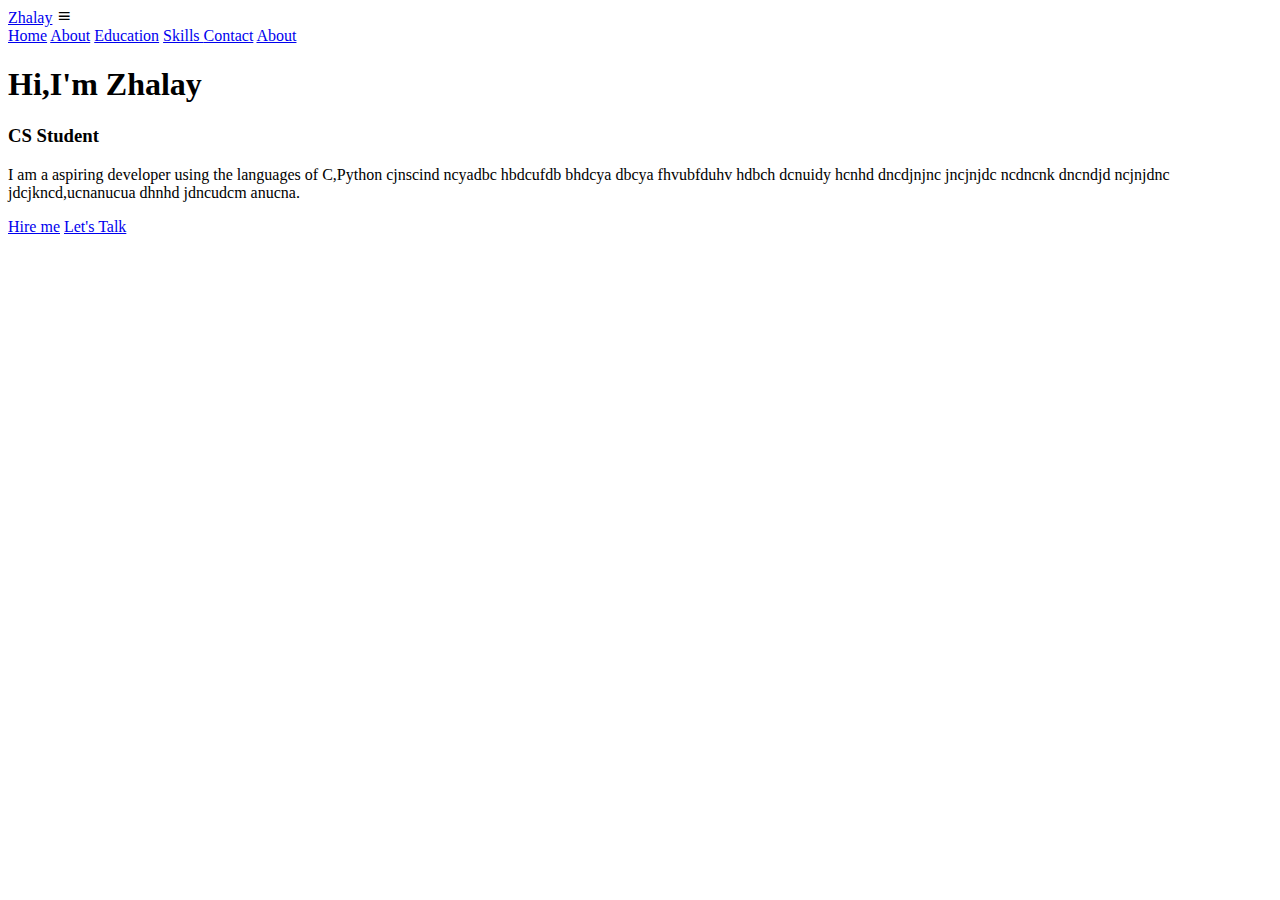
==== index.html @ fb71e80c "Create index.html" ====
<!DOCTYPE html>
<html lang="en">
<head>
    <meta charset="UTF-8">
    <meta http-equiv="X-UA-Compatible" content="IE=edge">
    <meta name="viewport" content="width=device-width, initial-scale=1.0">
    <title>Portfolio</title>

    <link rel="stylesheet" href="style.css"> 
    <link href='https://unpkg.com/boxicons@2.1.4/css/boxicons.min.css' rel='stylesheet'>
</head>
<body>
    <header class="header">
        <a href="#" class="logo">Zhalay</a>


        <div class="bx bx-menu" id="menu-icon"></div>
        <nav class="navbar">
            <a href="#home" class="active">Home</a>
            <a href="#about">About</a>
            <a href="#education">Education</a>
            <a href="#skills">Skills
            </a>
            <a href="#contact">Contact</a>
            <a href="#about">About</a>
        </nav>

    </header>


    <!-- home section -->
    <section class="home" id="home">
        <div class="home-content"><h1>Hi,I'm <span>Zhalay</span></h1>
        <div class="text-animate">
            <h3>CS Student</h3>
        </div>

        <p>I am a aspiring developer using the languages of C,Python cjnscind ncyadbc hbdcufdb bhdcya dbcya
            fhvubfduhv hdbch dcnuidy hcnhd dncdjnjnc jncjnjdc ncdncnk dncndjd ncjnjdnc jdcjkncd,ucnanucua dhnhd jdncudcm anucna.
        </p>
        <div class="btn-box">
            <a href="#" class="btn">Hire me</a>
            <a href="#" class="btn">Let's Talk</a>
        </div>

        </div>
    </section>
    
</body>
</html>
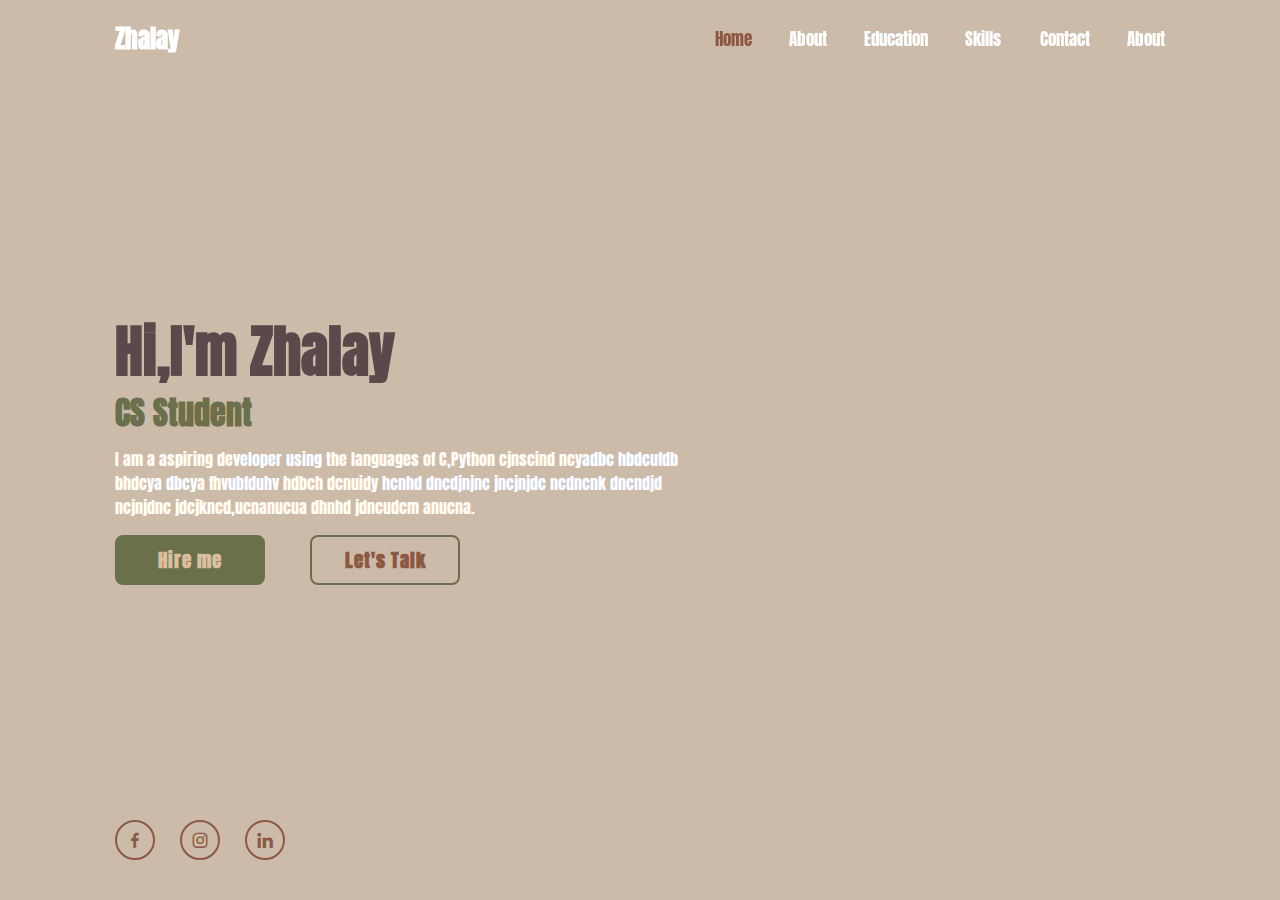
==== commit d33c5d95: "Update index.html" ====
--- a/index.html
+++ b/index.html
@@ -44,6 +44,18 @@
         </div>
 
         </div>
+
+
+        <div class="home-sci">
+            <A href="#"><i class='bx bxl-facebook' ></i></A>
+            <A href="#"><i class='bx bxl-instagram'></i></A>
+            <A href="#"><i class='bx bxl-linkedin'></i></A>
+        </div>
+
+
+
+
+
     </section>
     
 </body>
--- a/style.css
+++ b/style.css
@@ -0,0 +1,210 @@
+@import url('https://fonts.googleapis.com/css2?family=Anton&display=swap');
+
+
+
+
+
+
+
+* {
+    margin: 0;
+    padding: 0;
+    text-decoration: none;
+    border: none;
+    outline: none;
+    box-sizing: border-box;
+    scroll-behavior: smooth;
+    font-family: 'Anton',sans-serif;
+}
+
+:root{
+    --bg-color: #cdbba9;
+    --second-bg-color: green;
+    --text-color:white;
+    --main-color:#8b5943;
+     
+}
+
+
+
+html{
+    font-size: 62.5%;
+    overflow: hidden;
+}
+.header{
+    justify-content: space-between;
+    align-items: center;
+    position: fixed;
+    z-index: 100;
+    top: 0;
+    left:0;
+    width: 100%;
+    padding: 2rem 9%;
+    background-color: transparent;
+    display: flex;
+
+}
+
+.logo{
+    font-size: 2.5rem;
+    font-weight: 600;
+    color: var(--text-color );
+}
+
+.navbar a{
+    font-size: 1.7rem;
+    color: var(--text-color);
+    font-weight: 500;
+    margin-left: 3.5rem;
+    transition: .3s;
+
+}
+
+#menu-icon{
+    font-size: 3.6rem;
+    color: var(--text-color);
+    cursor: pointer;
+    display: none;
+}
+
+.navbar a:hover,.navbar a.active
+{
+    color: var(--main-color);
+}
+
+
+body{
+    background: var(--bg-color);
+    color:var(--text-color);
+     
+}
+
+
+section{
+    min-height: 100vh;
+    padding: 10rem 9% 2rem;
+}
+
+.home{
+    display:flex ;
+    align-items: center;
+    padding: 0 9%;
+}
+
+.home-content{
+    max-width: 60rem;
+}
+.home-content h1{
+    line-height: 1.2;
+    font-size: 5.6rem;
+    font-weight: 700;
+    line-height: 1.3;
+    color: #5B484A
+ }
+
+ .home-content .text-animate{
+    position: relative;
+    width: 32.8rem;
+ }
+
+ .home-content h3{
+    font-size: 32px;
+    font-weight: 700;
+    color: #6a6f4c; 
+ }
+
+ .home-content p{
+    margin: 10px 0 16px;
+    font-size: 16px;
+ }
+
+.home-content .btn-box{
+    display: flex;
+    justify-content: space-between;
+    width: 345px;
+    height: 50px;
+    
+
+}
+
+
+.btn-box .btn{
+    position: relative;
+    display: inline-flex;
+    justify-content: center;
+    align-items: center;
+    width: 150px;
+    height: 100%;
+    background: #6a6f4c;
+    border: 2px solid #6a6f4c;
+    border-radius: 8px;                          
+    font-size: 19px;
+    color: #d9bf9d;
+    text-decoration: none;
+    font-weight: 600;
+    letter-spacing: 1px;
+    z-index: 1;
+    overflow: hidden;
+    transition: .5s;
+
+
+ }
+
+
+.btn-box .btn:nth-child(2){
+    background: transparent;
+    color: var(--main-color);
+}
+
+.btn-box .btn:nth-child(2)::before{
+    background: var(--main-color);
+}
+.btn-box .btn:nth-child(2):hover{
+    background: var(--bg-color);
+    color: #d9bf9d;
+}
+
+
+
+.btn-box .btn::before{
+    content: '';
+    position: absolute;
+    top: 0;
+    left: 0;
+    width: 0;
+    height: 100%;
+    background: #8b5943;
+    z-index: -1;
+    transition: .5s;
+
+ }
+
+
+ .btn-box .btn:hover::before{
+    width: 100%;
+}
+
+
+.home-sci{
+    position:absolute;
+    bottom: 4rem;
+    width: 170px;
+    display: flex;
+    justify-content: space-between;
+
+}
+
+.home-sci a{
+    position: relative;
+    display: inline-flex;
+    justify-content: center;
+    align-items: center;
+    width: 40px;
+    height: 40px;
+    background: transparent;
+    border: .2rem solid var(--main-color) ;
+    color: var(--main-color);
+    font-size: 20px;
+    border-radius: 50%;
+
+}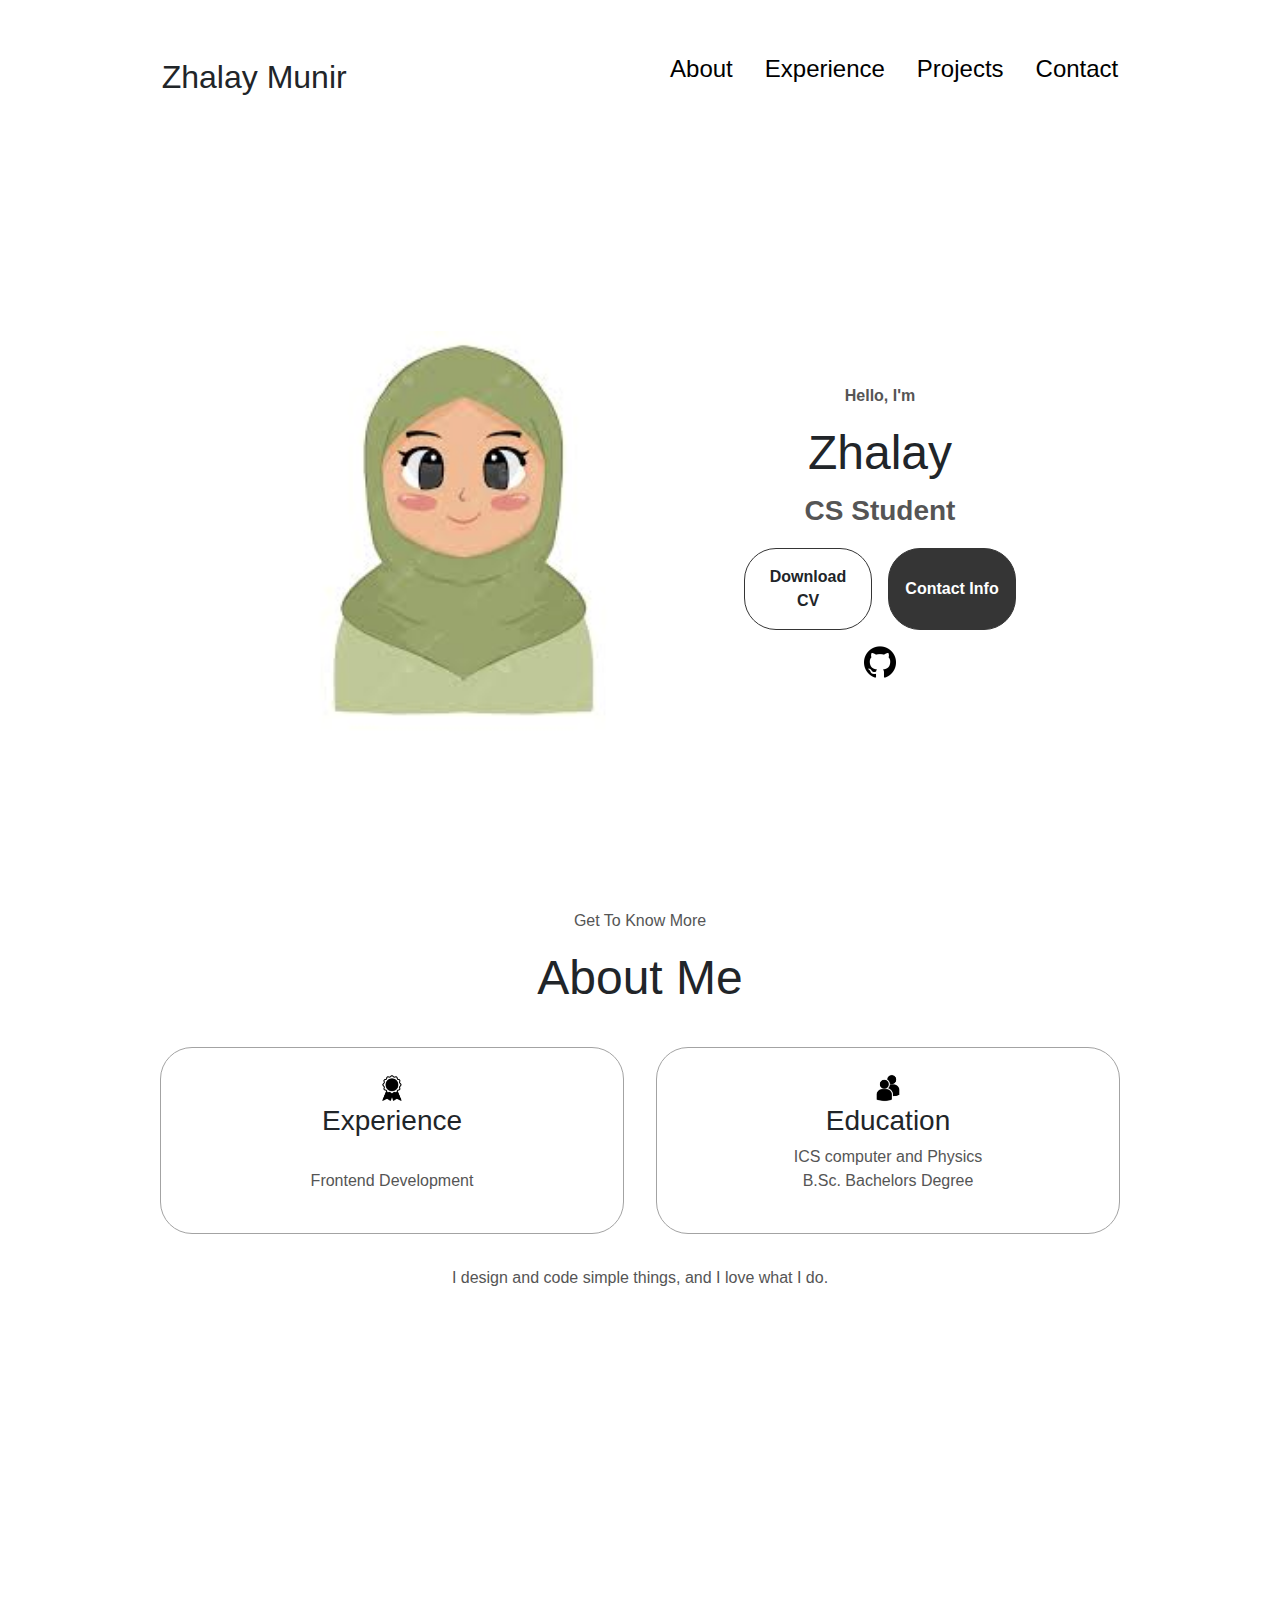
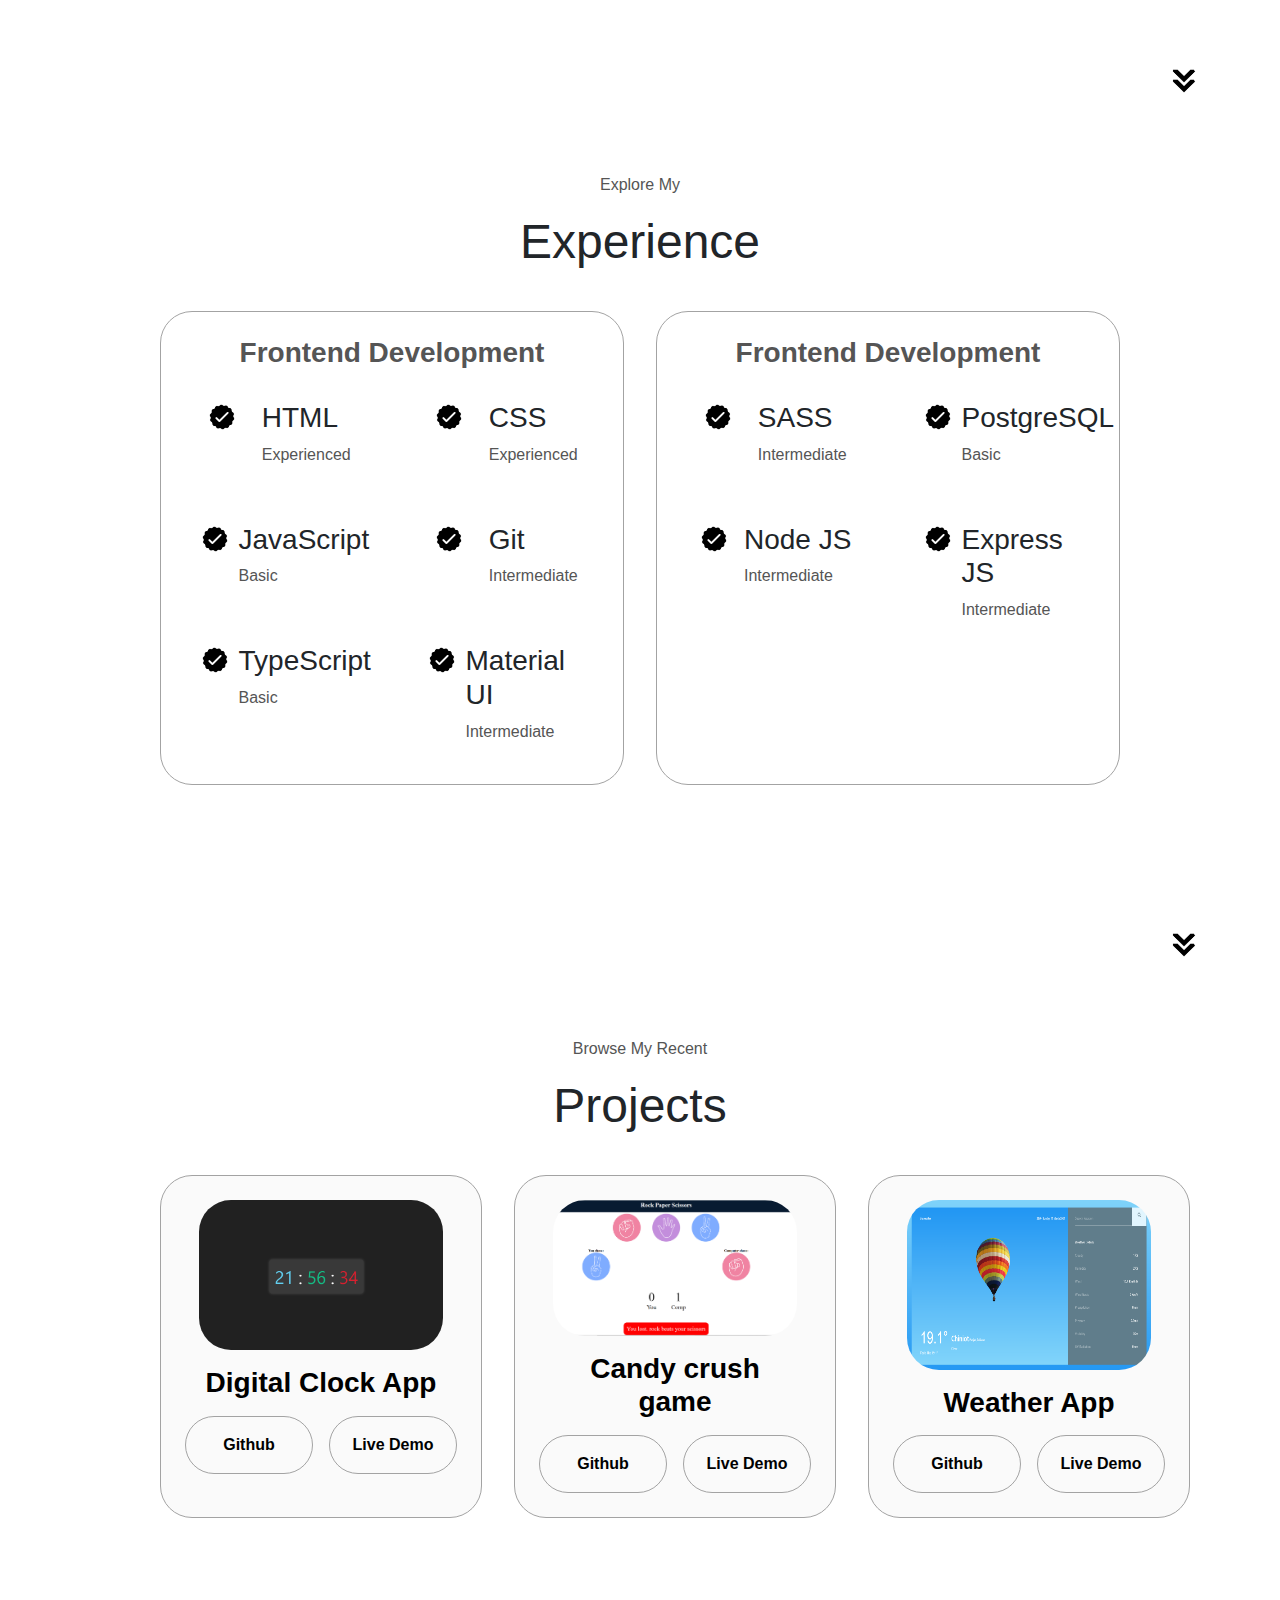
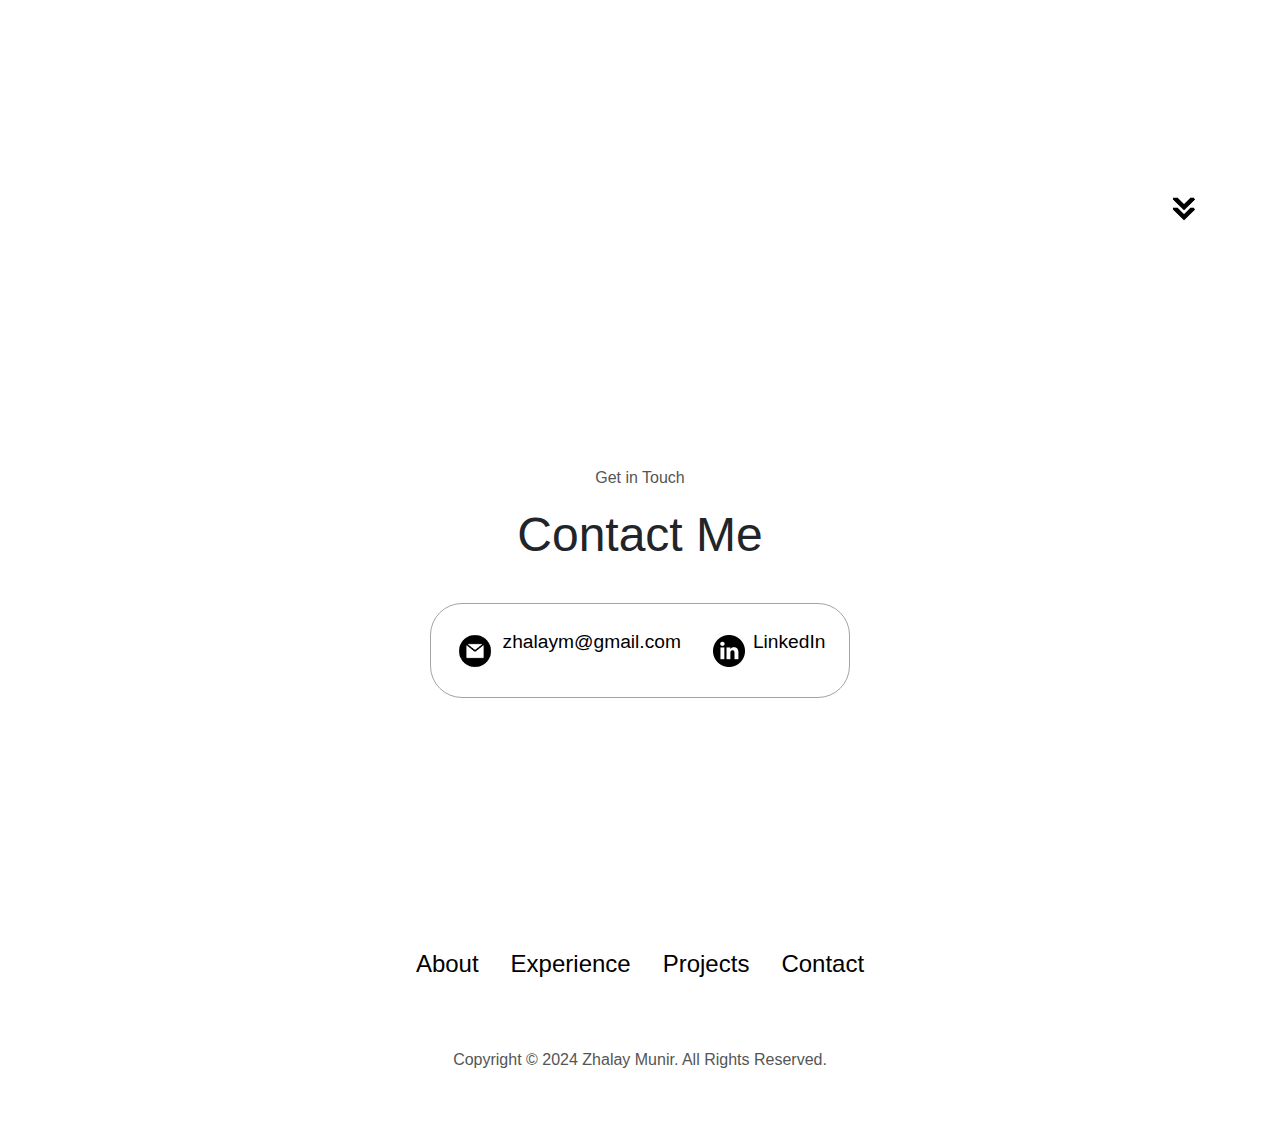
==== commit 68bc949a: "final commit" ====
--- a/index.html
+++ b/index.html
@@ -1,62 +1,378 @@
 <!DOCTYPE html>
 <html lang="en">
-<head>
-    <meta charset="UTF-8">
-    <meta http-equiv="X-UA-Compatible" content="IE=edge">
-    <meta name="viewport" content="width=device-width, initial-scale=1.0">
-    <title>Portfolio</title>
-
-    <link rel="stylesheet" href="style.css"> 
-    <link href='https://unpkg.com/boxicons@2.1.4/css/boxicons.min.css' rel='stylesheet'>
-</head>
-<body>
-    <header class="header">
-        <a href="#" class="logo">Zhalay</a>
-
-
-        <div class="bx bx-menu" id="menu-icon"></div>
-        <nav class="navbar">
-            <a href="#home" class="active">Home</a>
-            <a href="#about">About</a>
-            <a href="#education">Education</a>
-            <a href="#skills">Skills
-            </a>
-            <a href="#contact">Contact</a>
-            <a href="#about">About</a>
-        </nav>
-
-    </header>
-
-
-    <!-- home section -->
-    <section class="home" id="home">
-        <div class="home-content"><h1>Hi,I'm <span>Zhalay</span></h1>
-        <div class="text-animate">
-            <h3>CS Student</h3>
-        </div>
-
-        <p>I am a aspiring developer using the languages of C,Python cjnscind ncyadbc hbdcufdb bhdcya dbcya
-            fhvubfduhv hdbch dcnuidy hcnhd dncdjnjnc jncjnjdc ncdncnk dncndjd ncjnjdnc jdcjkncd,ucnanucua dhnhd jdncudcm anucna.
-        </p>
-        <div class="btn-box">
-            <a href="#" class="btn">Hire me</a>
-            <a href="#" class="btn">Let's Talk</a>
-        </div>
-
-        </div>
-
-
-        <div class="home-sci">
-            <A href="#"><i class='bx bxl-facebook' ></i></A>
-            <A href="#"><i class='bx bxl-instagram'></i></A>
-            <A href="#"><i class='bx bxl-linkedin'></i></A>
-        </div>
-
-
-
-
-
-    </section>
-    
-</body>
-</html>+  <head>
+    <meta charset="UTF-8" />
+    <meta http-equiv="X-UA-Compatible" content="IE=edge" />
+    <meta name="viewport" content="width=device-width, initial-scale=1.0" />
+    <link rel="stylesheet" href="https://cdn.jsdelivr.net/npm/bootstrap@4.3.1/dist/css/bootstrap.min.css" integrity="sha384-ggOyR0iXCbMQv3Xipma34MD+dH/1fQ784/j6cY/iJTQUOhcWr7x9JvoRxT2MZw1T" crossorigin="anonymous">
+    <title>My Portfolio</title>
+    <link rel="stylesheet" href="style.css" />
+    <link rel="stylesheet" href="mediaqueries.css" />
+  </head>
+  <body>
+    <!----------------------------------------------------------------------------------------->
+    <!-- Navbar -->
+    <nav id="desktop-nav">
+      <div class="logo">Zhalay Munir</div>
+      <div>
+        <ul class="nav-links">
+          <li><a href="#about">About</a></li>
+          <li><a href="#experience">Experience</a></li>
+          <li><a href="#projects">Projects</a></li>
+          <li><a href="#contact">Contact</a></li>
+        </ul>
+      </div>
+    </nav>
+    <nav id="hamburger-nav">
+      <div class="logo">Zhalay Munir</div>
+      <div class="hamburger-menu">
+        <div class="hamburger-icon" onclick="toggleMenu()">
+          <span></span>
+          <span></span>
+          <span></span>
+        </div>
+        <div class="menu-links">
+          <li><a href="#about" onclick="toggleMenu()">About</a></li>
+          <li><a href="#experience" onclick="toggleMenu()">Experience</a></li>
+          <li><a href="#projects" onclick="toggleMenu()">Projects</a></li>
+          <li><a href="#contact" onclick="toggleMenu()">Contact</a></li>
+        </div>
+      </div>
+    </nav>
+    <!----------------------------------------------------------------------------------------->
+    <!-- Main Content -->
+    <section id="profile">
+      <div class="section__pic-container">
+        <img src="./assets/images.jpeg" alt="profile picture" />
+      </div>
+      <div class="section__text">
+        <p class="section__text__p1">Hello, I'm</p>
+        <h1 class="title">Zhalay</h1>
+        <p class="section__text__p2">CS Student</p>
+        <div class="btn-container">
+          <button
+            class="btn btn-color-2"
+            onclick="window.open('./assets/zhalay.pdf')"
+          >
+            Download CV
+          </button>
+          <button class="btn btn-color-1" onclick="location.href='./#contact'">
+            Contact Info
+          </button>
+        </div>
+        <div id="socials-container">
+          <img
+            src="./assets/github.png"
+            alt="My Github profile"
+            class="icon"
+            onclick="location.href='https://github.com/21F9618/my_portfolio'"
+          />
+        </div>
+      </div>
+    </section>
+    <!----------------------------------------------------------------------------------------->
+    <!--  About Section -->
+    <section id="about"> 
+      <p class="section__text__p1">Get To Know More</p>
+      <h1 class="title">About Me</h1>
+        <div class="about-details-container">
+          <div class="about-containers">
+            <div class="details-container">
+              <img
+                src="./assets/experience.png"
+                alt="Experience icon"
+                class="icon"
+              />
+              <h3>Experience</h3>
+              <p> <br />Frontend Development</p>
+            </div>
+            <div class="details-container">
+              <img
+                src="./assets/education.png"
+                alt="Education icon"
+                class="icon"
+              />
+              <h3>Education</h3>
+              <p>ICS computer and Physics <br /> B.Sc. Bachelors Degree</p>
+            </div>
+          </div>
+          <div class="text-container h-100 d-flex align-items-center justify-content-center">
+            <p>
+              I design and code simple things, and I love what I do.
+            </p>
+          </div>
+        </div>
+      </div>
+      <img
+        src="./assets/arrow.png"
+        alt="Arrow icon"
+        class="icon arrow"
+        onclick="location.href='./#experience'"
+      />
+    </section>
+
+
+
+
+
+
+
+
+
+    <!----------------------------------------------------------------------------------------->
+    <!--SKILLS SECTION  -->
+    <section id="experience">
+      <p class="section__text__p1">Explore My</p>
+      <h1 class="title">Experience</h1>
+      <div class="experience-details-container">
+        <div class="about-containers">
+          <div class="details-container">
+            <h2 class="experience-sub-title">Frontend Development</h2>
+            <div class="article-container">
+              <article>
+                <img
+                  src="./assets/checkmark.png"
+                  alt="Experience icon"
+                  class="icon"
+                />
+                <div>
+                  <h3>HTML</h3>
+                  <p>Experienced</p>
+                </div>
+              </article>
+              <article>
+                <img
+                  src="./assets/checkmark.png"
+                  alt="Experience icon"
+                  class="icon"
+                />
+                <div>
+                  <h3>CSS</h3>
+                  <p>Experienced</p>
+                </div>
+              </article>
+              <article>
+                <img
+                  src="./assets/checkmark.png"
+                  alt="Experience icon"
+                  class="icon"
+                />
+                <div>
+                  <h3>JavaScript</h3>
+                  <p>Basic</p>
+                </div>
+              </article>
+              <article>
+                <img
+                  src="./assets/checkmark.png"
+                  alt="Experience icon"
+                  class="icon"
+                />
+                <div>
+                  <h3>Git</h3>
+                  <p>Intermediate</p>
+                </div>
+              </article>
+              <article>
+                <img
+                  src="./assets/checkmark.png"
+                  alt="Experience icon"
+                  class="icon"
+                />
+                <div>
+                  <h3>TypeScript</h3>
+                  <p>Basic</p>
+                </div>
+              </article>
+              <article>
+                <img
+                  src="./assets/checkmark.png"
+                  alt="Experience icon"
+                  class="icon"
+                />
+                <div>
+                  <h3>Material UI</h3>
+                  <p>Intermediate</p>
+                </div>
+              </article>
+            </div>
+          </div>
+          <div class="details-container">
+            <h2 class="experience-sub-title">Frontend Development</h2>
+            <div class="article-container">
+                <article>
+                    <img
+                      src="./assets/checkmark.png"
+                      alt="Experience icon"
+                      class="icon"
+                    />
+                    <div>
+                      <h3>SASS</h3>
+                      <p>Intermediate</p>
+                    </div>
+                  </article>
+              <article>
+                <img
+                  src="./assets/checkmark.png"
+                  alt="Experience icon"
+                  class="icon"
+                />
+                <div>
+                  <h3>PostgreSQL</h3>
+                  <p>Basic</p>
+                </div>
+              </article>
+              <article>
+                <img
+                  src="./assets/checkmark.png"
+                  alt="Experience icon"
+                  class="icon"
+                />
+                <div>
+                  <h3>Node JS</h3>
+                  <p>Intermediate</p>
+                </div>
+              </article>
+              <article>
+                <img
+                  src="./assets/checkmark.png"
+                  alt="Experience icon"
+                  class="icon"
+                />
+                <div>
+                  <h3>Express JS</h3>
+                  <p>Intermediate</p>
+                </div>
+              </article>
+             
+            </div>
+          </div>
+        </div>
+      </div>
+      <img
+        src="./assets/arrow.png"
+        alt="Arrow icon"
+        class="icon arrow"
+        onclick="location.href='./#projects'"
+      />
+    </section>
+
+     <!----------------------------------------------------------------------------------------->
+     <!--projects-->
+    <section id="projects">
+      <p class="section__text__p1">Browse My Recent</p>
+      <h1 class="title">Projects</h1>
+      <div class="experience-details-container">
+        <div class="about-containers">
+          <div class="details-container color-container">
+            <div class="article-container">
+              <img src="./assets/digital clock.PNG" alt="Project 1" class="project-img"/>
+            </div>
+            <h2 class="experience-sub-title project-title">Digital Clock App</h2>
+            <div class="btn-container">
+              <button
+                class="btn btn-color-2 project-btn"
+                onclick="location.href='https://github.com/21F9618/my_portfolio'"
+              >
+                Github
+              </button>
+              <button
+                class="btn btn-color-2 project-btn"
+                onclick="location.href='https://github.com/21F9618/my_portfolio'"
+              >
+                Live Demo
+              </button>
+            </div>
+          </div>
+          <div class="details-container color-container">
+            <div class="article-container">
+              <img
+                src="./assets/Rock Paper Scissors.PNG" alt="Project 2"class="project-img" />
+            </div>
+            <h2 class="experience-sub-title project-title"> Candy crush game </h2>
+            <div class="btn-container">
+              <button
+                class="btn btn-color-2 project-btn"
+                onclick="location.href='https://github.com/21F9618/my_portfolio'"
+              >
+                Github
+              </button>
+              <button
+                class="btn btn-color-2 project-btn"
+                onclick="location.href='https://github.com/21F9618/my_portfolio'"
+              >
+                Live Demo
+              </button>
+            </div>
+          </div>
+          <div class="details-container color-container">
+            <div class="article-container">
+              <img src="./assets/weather app.PNG" alt="Project 3" class="project-img weatherone"/>
+            </div>
+            <h2 class="experience-sub-title project-title">Weather App</h2>
+            <div class="btn-container">
+              <button
+                class="btn btn-color-2 project-btn"
+                onclick="location.href='https://github.com/21F9618/my_portfolio'"
+              >
+                Github
+              </button>
+              <button
+                class="btn btn-color-2 project-btn"
+                onclick="location.href='https://github.com/21F9618/my_portfolio'"
+              >
+                Live Demo
+              </button>
+            </div>
+          </div>
+        </div>
+      </div>
+      <img
+        src="./assets/arrow.png"
+        alt="Arrow icon"
+        class="icon arrow"
+        onclick="location.href='./#contact'"
+      />
+    </section>
+     <!----------------------------------------------------------------------------------------->
+     <!-- Contact-->
+    <section id="contact">
+      <p class="section__text__p1">Get in Touch</p>
+      <h1 class="title">Contact Me</h1>
+      <div class="contact-info-upper-container">
+        <div class="contact-info-container">
+          <img
+            src="./assets/email.png"
+            alt="Email icon"
+            class="icon contact-icon email-icon"
+          />
+          <p><a href="zhalaym@gmail.com">zhalaym@gmail.com</a></p>
+        </div>
+        <div class="contact-info-container">
+          <img
+            src="./assets/linkedin.png"
+            alt="LinkedIn icon"
+            class="icon contact-icon"
+          />
+          <p><a href="/index.html">LinkedIn</a></p>
+        </div>
+      </div>
+    </section>
+     <!----------------------------------------------------------------------------------------->
+    <!-- footer -->
+    <footer>
+      <nav>
+        <div class="nav-links-container">
+          <ul class="nav-links">
+            <li><a href="#about">About</a></li>
+            <li><a href="#experience">Experience</a></li>
+            <li><a href="#projects">Projects</a></li>
+            <li><a href="#contact">Contact</a></li>
+          </ul>
+        </div>
+      </nav>
+      <p>Copyright &#169; 2024 Zhalay Munir. All Rights Reserved.</p>
+    </footer>
+    <script src="script.js"></script>
+  </body>
+</html>
--- a/style.css
+++ b/style.css
@@ -1,210 +1,439 @@
 @import url('https://fonts.googleapis.com/css2?family=Anton&display=swap');
 
 
-
-
-
-
+/* @import url("https://fonts.googleapis.com/css2?family=Poppins:wght@300;400;500;600&display=swap"); */
 
 * {
-    margin: 0;
-    padding: 0;
-    text-decoration: none;
-    border: none;
-    outline: none;
-    box-sizing: border-box;
-    scroll-behavior: smooth;
-    font-family: 'Anton',sans-serif;
-}
-
-:root{
-    --bg-color: #cdbba9;
-    --second-bg-color: green;
-    --text-color:white;
-    --main-color:#8b5943;
-     
-}
-
-
-
-html{
-    font-size: 62.5%;
-    overflow: hidden;
-}
-.header{
-    justify-content: space-between;
-    align-items: center;
-    position: fixed;
-    z-index: 100;
-    top: 0;
-    left:0;
-    width: 100%;
-    padding: 2rem 9%;
-    background-color: transparent;
-    display: flex;
-
-}
-
-.logo{
-    font-size: 2.5rem;
-    font-weight: 600;
-    color: var(--text-color );
-}
-
-.navbar a{
-    font-size: 1.7rem;
-    color: var(--text-color);
-    font-weight: 500;
-    margin-left: 3.5rem;
-    transition: .3s;
-
-}
-
-#menu-icon{
-    font-size: 3.6rem;
-    color: var(--text-color);
-    cursor: pointer;
-    display: none;
-}
-
-.navbar a:hover,.navbar a.active
-{
-    color: var(--main-color);
-}
-
-
-body{
-    background: var(--bg-color);
-    color:var(--text-color);
-     
-}
-
-
-section{
-    min-height: 100vh;
-    padding: 10rem 9% 2rem;
-}
-
-.home{
-    display:flex ;
-    align-items: center;
-    padding: 0 9%;
-}
-
-.home-content{
-    max-width: 60rem;
-}
-.home-content h1{
-    line-height: 1.2;
-    font-size: 5.6rem;
-    font-weight: 700;
-    line-height: 1.3;
-    color: #5B484A
- }
-
- .home-content .text-animate{
-    position: relative;
-    width: 32.8rem;
- }
-
- .home-content h3{
-    font-size: 32px;
-    font-weight: 700;
-    color: #6a6f4c; 
- }
-
- .home-content p{
-    margin: 10px 0 16px;
-    font-size: 16px;
- }
-
-.home-content .btn-box{
-    display: flex;
-    justify-content: space-between;
-    width: 345px;
-    height: 50px;
-    
-
-}
-
-
-.btn-box .btn{
-    position: relative;
-    display: inline-flex;
-    justify-content: center;
-    align-items: center;
-    width: 150px;
-    height: 100%;
-    background: #6a6f4c;
-    border: 2px solid #6a6f4c;
-    border-radius: 8px;                          
-    font-size: 19px;
-    color: #d9bf9d;
-    text-decoration: none;
-    font-weight: 600;
-    letter-spacing: 1px;
-    z-index: 1;
-    overflow: hidden;
-    transition: .5s;
-
-
- }
-
-
-.btn-box .btn:nth-child(2){
-    background: transparent;
-    color: var(--main-color);
-}
-
-.btn-box .btn:nth-child(2)::before{
-    background: var(--main-color);
-}
-.btn-box .btn:nth-child(2):hover{
-    background: var(--bg-color);
-    color: #d9bf9d;
-}
-
-
-
-.btn-box .btn::before{
-    content: '';
-    position: absolute;
-    top: 0;
-    left: 0;
-    width: 0;
-    height: 100%;
-    background: #8b5943;
-    z-index: -1;
-    transition: .5s;
-
- }
-
-
- .btn-box .btn:hover::before{
-    width: 100%;
-}
-
-
-.home-sci{
-    position:absolute;
-    bottom: 4rem;
-    width: 170px;
-    display: flex;
-    justify-content: space-between;
-
-}
-
-.home-sci a{
-    position: relative;
-    display: inline-flex;
-    justify-content: center;
-    align-items: center;
-    width: 40px;
-    height: 40px;
-    background: transparent;
-    border: .2rem solid var(--main-color) ;
-    color: var(--main-color);
-    font-size: 20px;
-    border-radius: 50%;
-
-}+  margin: 0;
+  padding: 0;
+}
+
+body {
+  font-family: "Poppins", sans-serif;
+}
+
+html {
+  scroll-behavior: smooth;
+}
+
+p {
+  color: rgb(85, 85, 85);
+}
+
+/* TRANSITION */
+
+a,
+.btn {
+  transition: all 300ms ease;
+}
+
+/* DESKTOP NAV */
+
+nav,
+.nav-links {
+  display: flex;
+}
+
+nav {
+  justify-content: space-around;
+  align-items: center;
+  height: 17vh;
+}
+
+.nav-links {
+  gap: 2rem;
+  list-style: none;
+  font-size: 1.5rem;
+}
+
+a {
+  color: black;
+  text-decoration: none;
+  text-decoration-color: white;
+}
+
+a:hover {
+  color: grey;
+  text-decoration: underline;
+  text-underline-offset: 1rem;
+  text-decoration-color: rgb(181, 181, 181);
+}
+
+.logo {
+  font-size: 2rem;
+}
+
+.logo:hover {
+  cursor: default;
+}
+
+/* HAMBURGER MENU */
+
+#hamburger-nav {
+  display: none;
+}
+
+.hamburger-menu {
+  position: relative;
+  display: inline-block;
+}
+
+.hamburger-icon {
+  display: flex;
+  flex-direction: column;
+  justify-content: space-between;
+  height: 24px;
+  width: 30px;
+  cursor: pointer;
+}
+
+.hamburger-icon span {
+  width: 100%;
+  height: 2px;
+  background-color: black;
+  transition: all 0.3 ease-in-out;
+}
+
+.menu-links {
+  position: absolute;
+  top: 100%;
+  right: 0;
+  background-color: white;
+  width: fit-content;
+  max-height: 0;
+  overflow: hidden;
+  transition: all 0.3 ease-in-out;
+}
+
+.menu-links a {
+  display: block;
+  padding: 10px;
+  text-align: center;
+  font-size: 1.5rem;
+  color: black;
+  text-decoration: none;
+  transition: all 0.3 ease-in-out;
+}
+
+.menu-links li {
+  list-style: none;
+}
+
+.menu-links.open {
+  max-height: 300px;
+}
+
+.hamburger-icon.open span:first-child {
+  transform: rotate(45deg) translate(10px, 5px);
+}
+
+.hamburger-icon.open span:nth-child(2) {
+  opacity: 0;
+}
+
+.hamburger-icon.open span:last-child {
+  transform: rotate(-45deg) translate(10px, -5px);
+}
+
+.hamburger-icon span:first-child {
+  transform: none;
+}
+
+.hamburger-icon span:first-child {
+  opacity: 1;
+}
+
+.hamburger-icon span:first-child {
+  transform: none;
+}
+
+/* SECTIONS */
+
+section {
+  padding-top: 4vh;
+  height: 96vh;
+  margin: 0 10rem;
+  box-sizing: border-box;
+  min-height: fit-content;
+}
+
+.section-container {
+  display: flex;
+}
+
+/* PROFILE SECTION */
+
+#profile {
+  display: flex;
+  justify-content: center;
+  gap: 5rem;
+  height: 80vh;
+}
+
+.section__pic-container {
+  display: flex;
+  height: 400px;
+  width: 400px;
+  margin: auto 0;
+}
+
+.section__text {
+  align-self: center;
+  text-align: center;
+}
+
+.section__text p {
+  font-weight: 600;
+}
+
+.section__text__p1 {
+  text-align: center;
+}
+
+.section__text__p2 {
+  font-size: 1.75rem;
+  margin-bottom: 1rem;
+}
+
+.title {
+  font-size: 3rem;
+  text-align: center;
+}
+
+#socials-container {
+  display: flex;
+  justify-content: center;
+  margin-top: 1rem;
+  gap: 1rem;
+}
+
+/* ICONS */
+
+.icon {
+  cursor: pointer;
+  height: 2rem;
+}
+
+/* BUTTONS */
+
+.btn-container {
+  display: flex;
+  justify-content: center;
+  gap: 1rem;
+}
+
+.btn {
+  font-weight: 600;
+  transition: all 300ms ease;
+  padding: 1rem;
+  width: 8rem;
+  border-radius: 2rem;
+}
+
+.btn-color-1,
+.btn-color-2 {
+  border: rgb(53, 53, 53) 0.1rem solid;
+}
+
+.btn-color-1:hover,
+.btn-color-2:hover {
+  cursor: pointer;
+}
+
+.btn-color-1,
+.btn-color-2:hover {
+  background: rgb(53, 53, 53);
+  color: white;
+}
+
+.btn-color-1:hover {
+  background: rgb(0, 0, 0);
+}
+
+.btn-color-2 {
+  background: none;
+}
+
+.btn-color-2:hover {
+  border: rgb(255, 255, 255) 0.1rem solid;
+}
+
+.btn-container {
+  gap: 1rem;
+}
+
+/* ABOUT SECTION */
+
+
+#about {
+  position: relative;
+}
+
+.about-containers {
+  gap: 2rem;
+  margin-bottom: 2rem;
+  margin-top: 2rem;
+}
+
+.about-details-container {
+  justify-content: center;
+  flex-direction: column;
+}
+
+.about-containers,
+.about-details-container {
+  display: flex;
+}
+
+.about-pic {
+  border-radius: 2rem;
+}
+
+.arrow {
+  position: absolute;
+  right: -5rem;
+  bottom: 2.5rem;
+}
+
+.details-container {
+  padding: 1.5rem;
+  flex: 1;
+  background: white;
+  border-radius: 2rem;
+  border: rgb(53, 53, 53) 0.1rem solid;
+  border-color: rgb(163, 163, 163);
+  text-align: center;
+}
+
+.section-container {
+  gap: 4rem;
+  height: 80%;
+}
+
+.section__pic-container {
+  height: 400px;
+  width: 400px;
+  margin: auto 0;
+}
+
+/* EXPERIENCE SECTION */
+
+#experience {
+  position: relative;
+}
+
+.experience-sub-title {
+  color: rgb(85, 85, 85);
+  font-weight: 600;
+  font-size: 1.75rem;
+  margin-bottom: 2rem;
+}
+
+.experience-details-container {
+  display: flex;
+  justify-content: center;
+  flex-direction: column;
+}
+
+.article-container {
+  display: flex;
+  text-align: initial;
+  flex-wrap: wrap;
+  flex-direction: row;
+  gap: 2.5rem;
+  justify-content: space-around;
+}
+
+article {
+  display: flex;
+  width: 10rem;
+  justify-content: space-around;
+  gap: 0.5rem;
+}
+
+article .icon {
+  cursor: default;
+}
+
+/* PROJECTS SECTION */
+
+#projects {
+  position: relative;
+}
+
+.color-container {
+  border-color: rgb(163, 163, 163);
+  background: rgb(250, 250, 250);
+}
+
+.project-img {
+  border-radius: 2rem;
+  width: 90%;
+  height: 95%;
+}
+
+.weatherone{
+
+  height: 170px;
+}
+
+.project-title {
+  margin: 1rem;
+  color: black;
+}
+
+.project-btn {
+  color: black;
+  border-color: rgb(163, 163, 163);
+}
+
+/* CONTACT */
+
+#contact {
+  display: flex;
+  justify-content: center;
+  flex-direction: column;
+  height: 70vh;
+}
+
+.contact-info-upper-container {
+  display: flex;
+  justify-content: center;
+  border-radius: 2rem;
+  border: rgb(53, 53, 53) 0.1rem solid;
+  border-color: rgb(163, 163, 163);
+  background: (250, 250, 250);
+  margin: 2rem auto;
+  padding: 0.5rem;
+}
+
+.contact-info-container {
+  display: flex;
+  align-items: center;
+  justify-content: center;
+  gap: 0.5rem;
+  margin: 1rem;
+}
+
+.contact-info-container p {
+  font-size: larger;
+}
+
+.contact-icon {
+  cursor: default;
+}
+
+.email-icon {
+  height: 2.5rem;
+}
+
+/* FOOTER SECTION */
+
+footer {
+  height: 26vh;
+  margin: 0 1rem;
+}
+
+footer p {
+  text-align: center;
+}
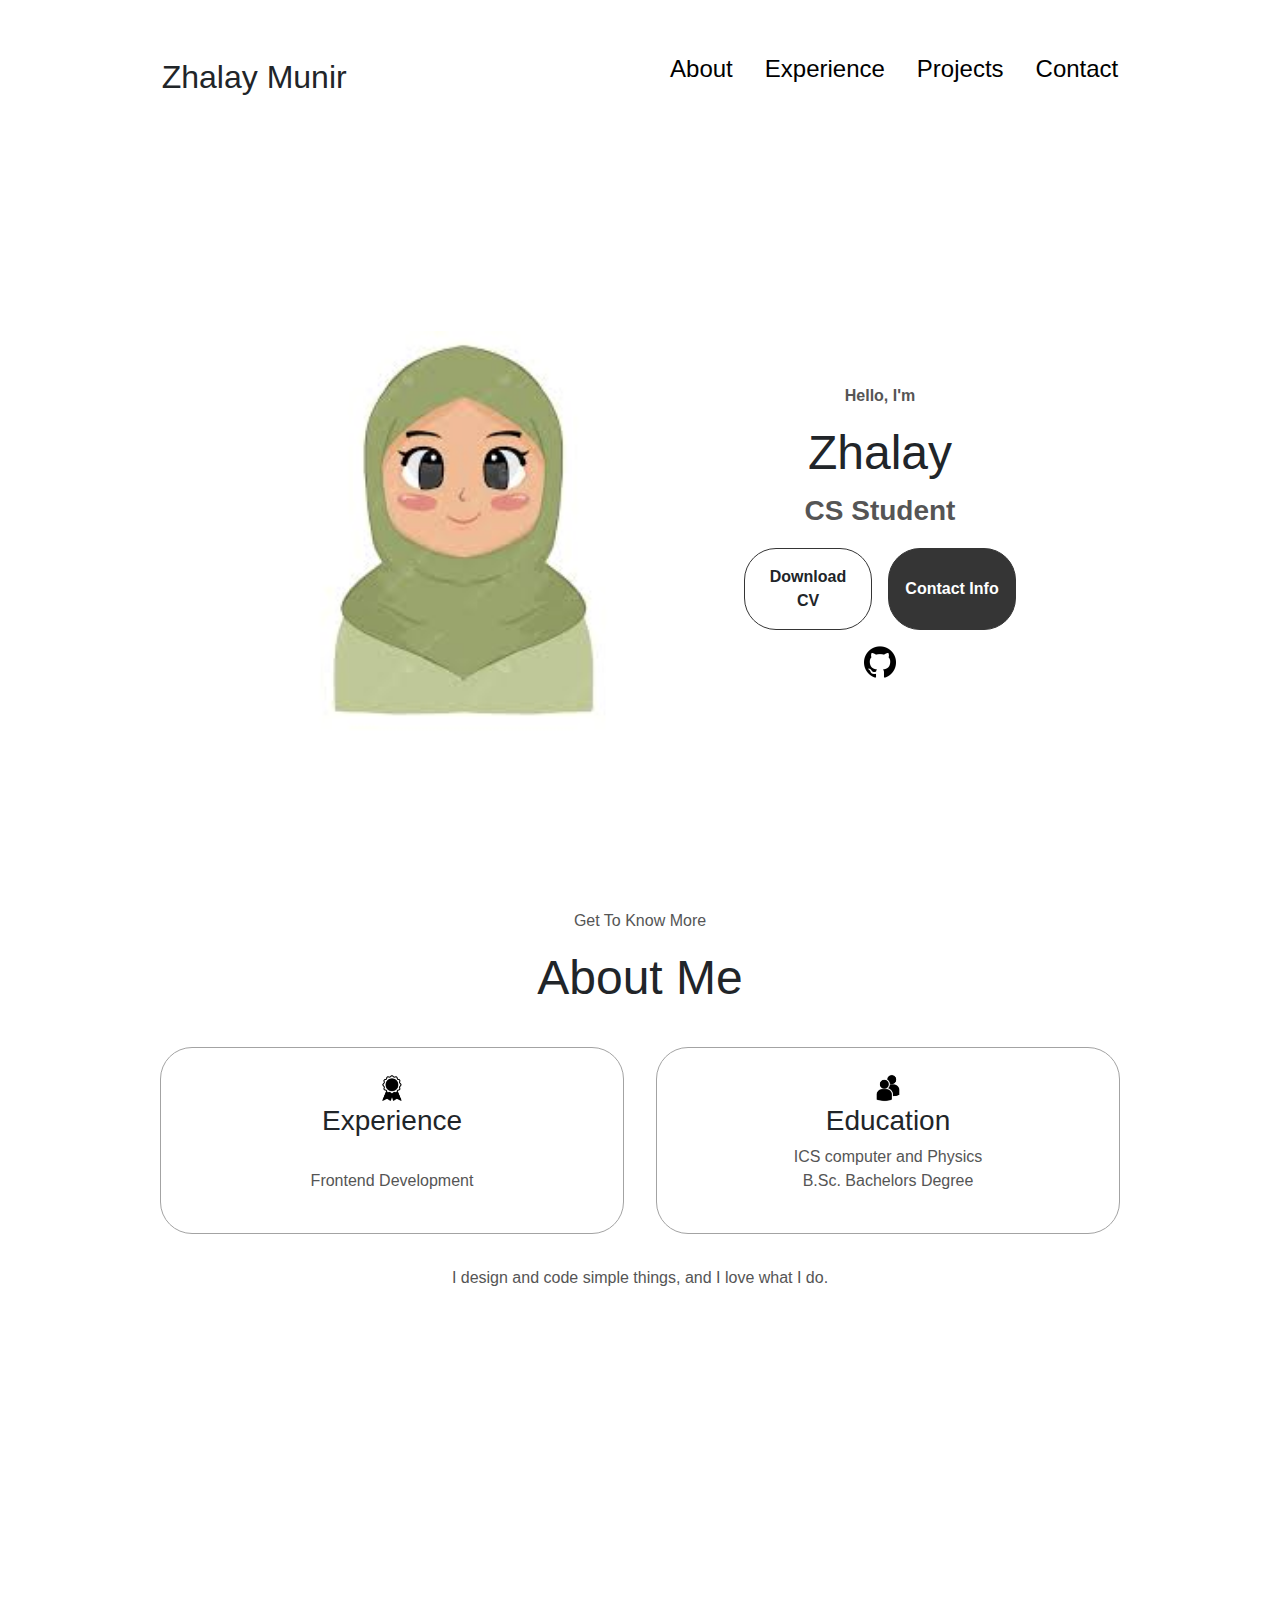
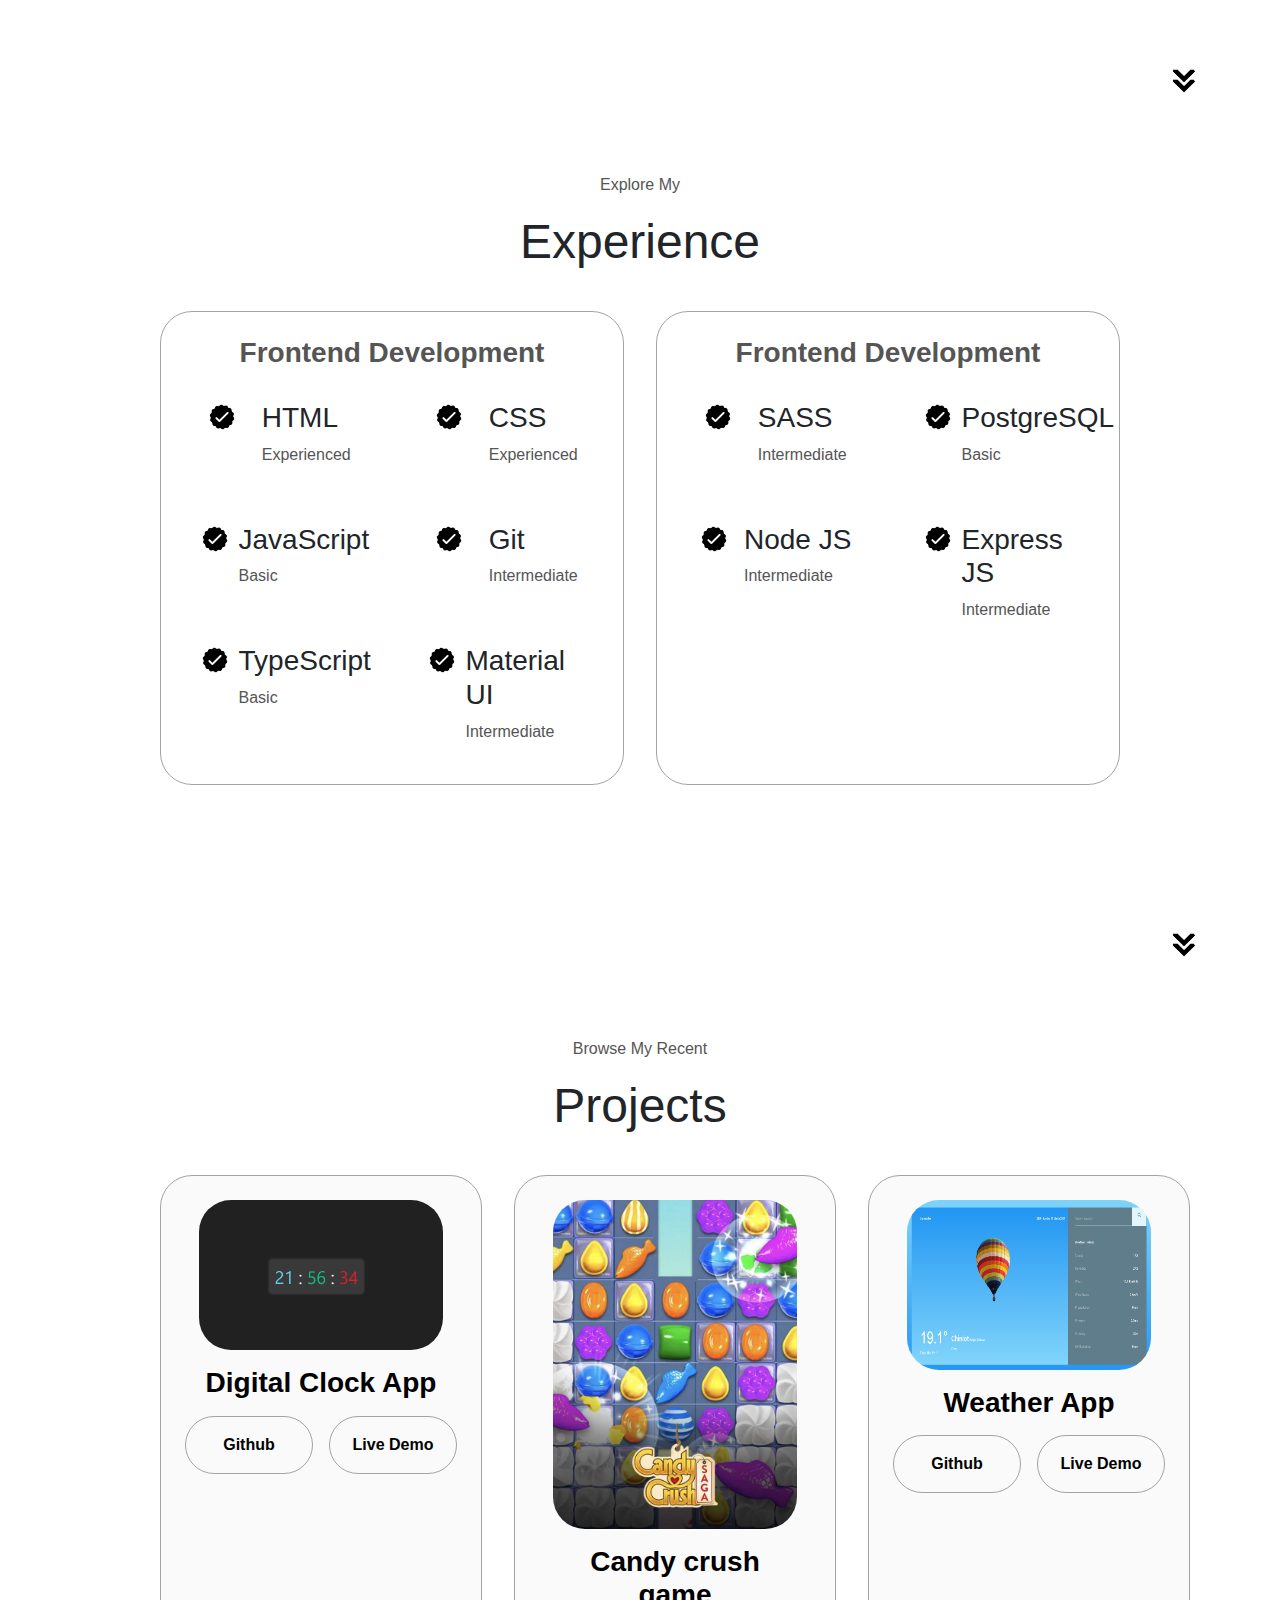
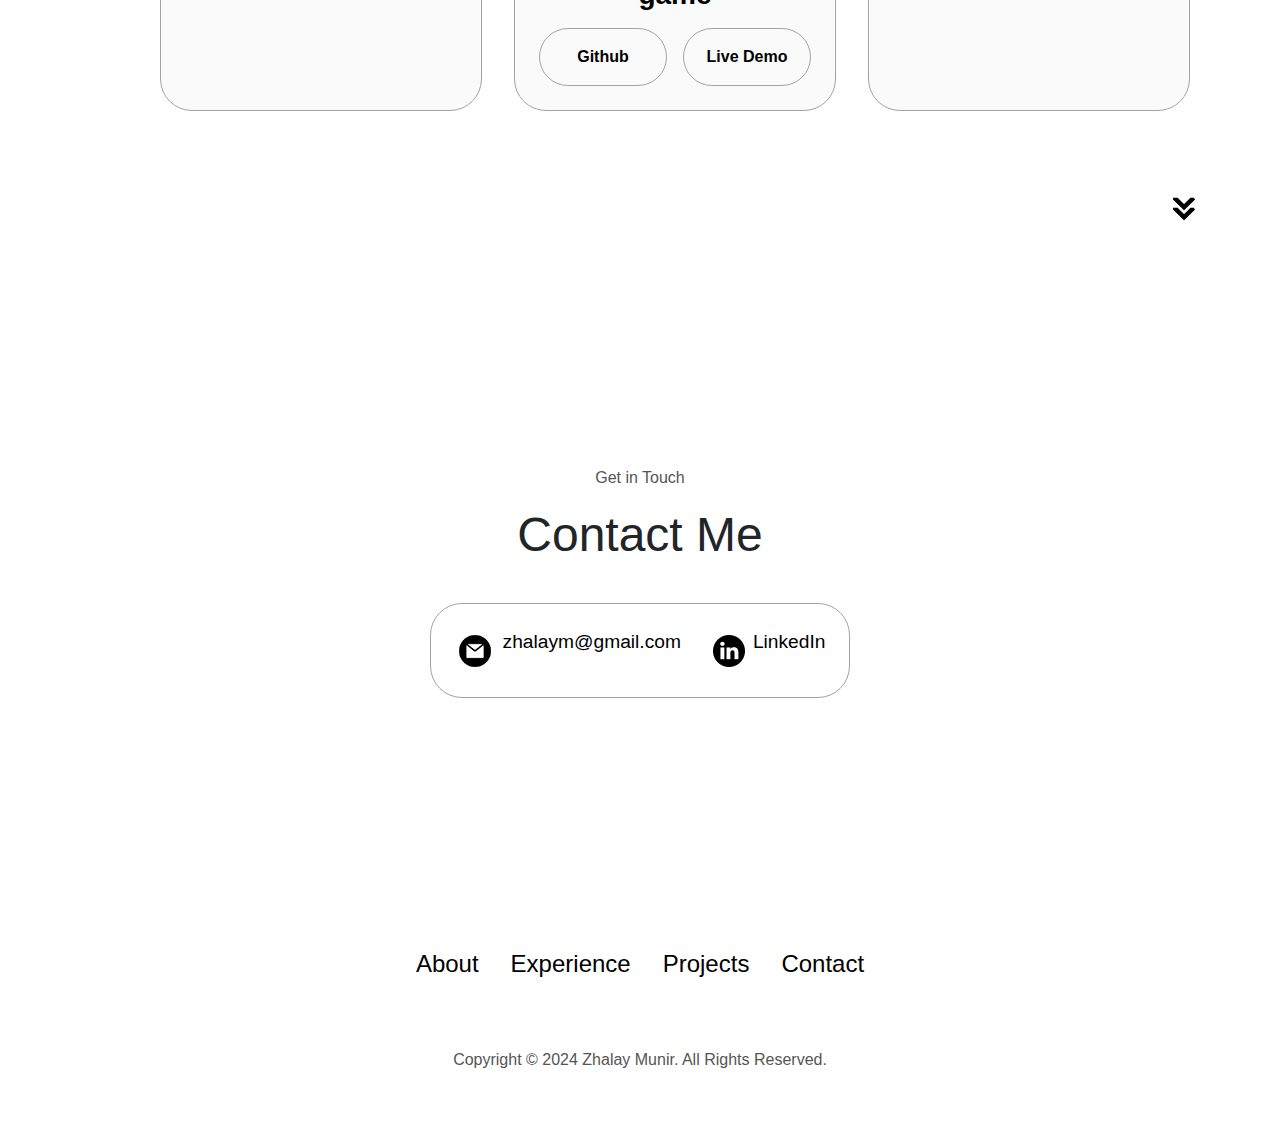
==== commit d83ddf67: "images achanged" ====
--- a/index.html
+++ b/index.html
@@ -287,7 +287,7 @@
           <div class="details-container color-container">
             <div class="article-container">
               <img
-                src="./assets/Rock Paper Scissors.PNG" alt="Project 2"class="project-img" />
+                src="./assets/gametiles_com.king.candycrushsaga.jpg" alt="Project 2"class="project-img" />
             </div>
             <h2 class="experience-sub-title project-title"> Candy crush game </h2>
             <div class="btn-container">
